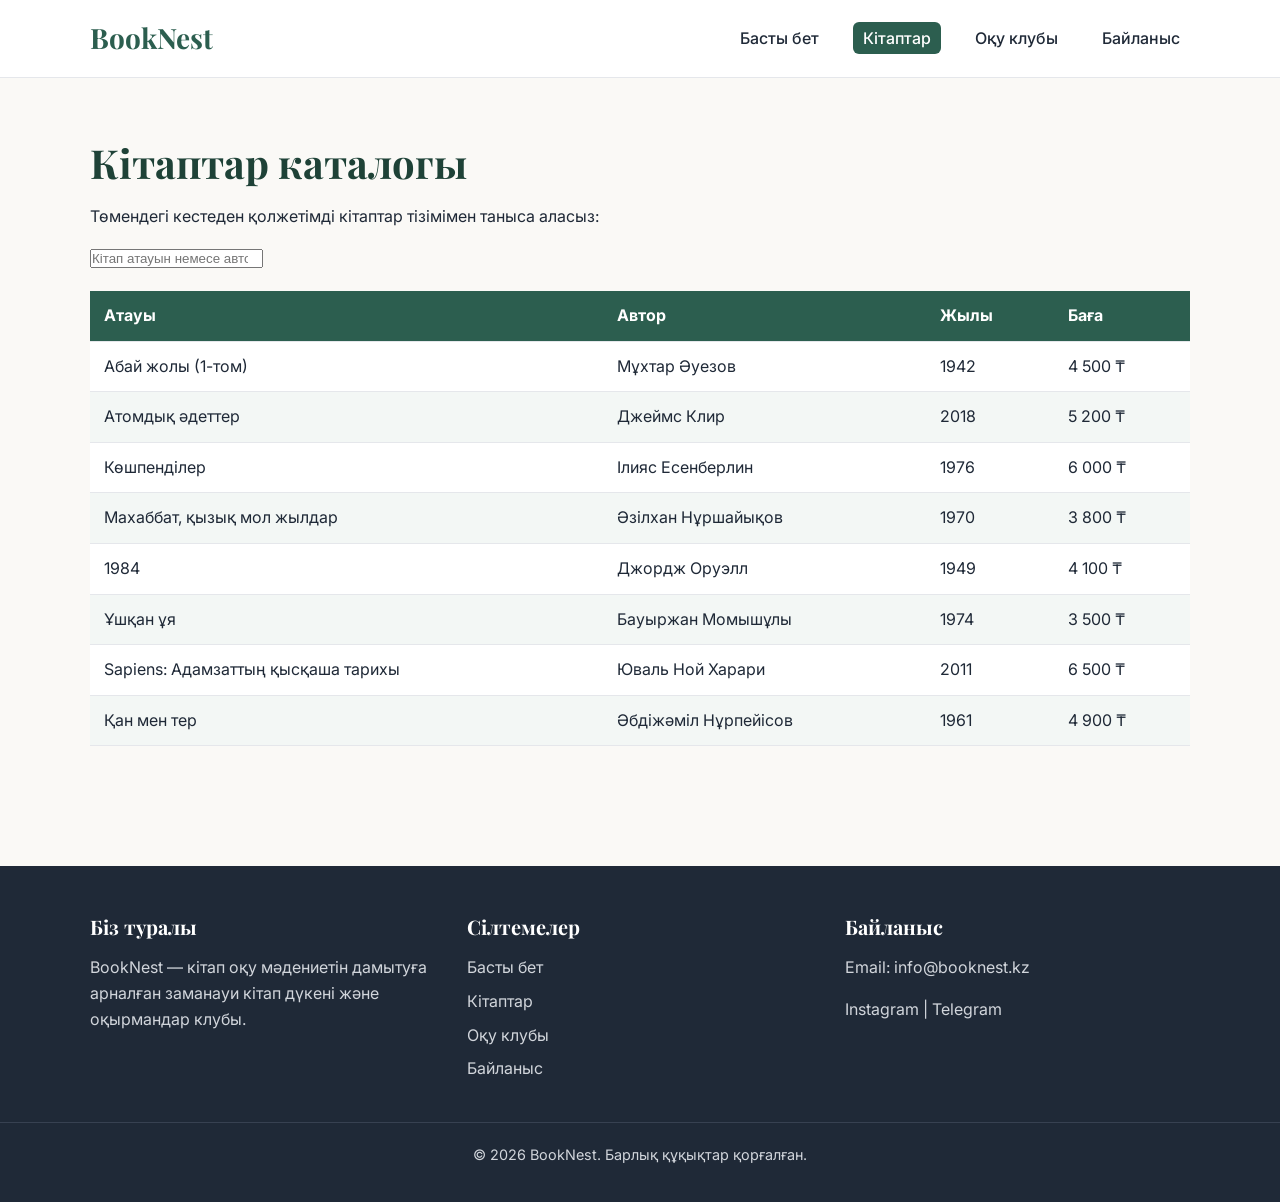
==== books.html @ 8fa3be6c "2-кезең: js/main.js қосылды және кітаптарды іздеу/сүзгілеу жасалды" ====
<!DOCTYPE html>
<html lang="kk">
<head>
  <meta charset="UTF-8">
  <meta name="viewport" content="width=device-width, initial-scale=1.0">
  <title>Кітаптар каталогы — BookNest</title>
  <meta name="description" content="BookNest дүкеніндегі барлық кітаптар тізімі, авторлары, шыққан жылы және бағалары.">
  <link rel="preconnect" href="https://fonts.googleapis.com">
  <link rel="preconnect" href="https://fonts.gstatic.com" crossorigin>
  <link href="https://fonts.googleapis.com/css2?family=Inter:wght@400;500;600&family=Playfair+Display:wght@700&display=swap" rel="stylesheet">
  <link rel="stylesheet" href="css/style.css">
</head>
<body>
  <header class="site-header">
    <div class="container header-inner">
      <a href="index.html" class="logo">BookNest</a>
      <nav aria-label="Негізгі навигация">
        <ul class="nav-list">
          <li><a href="index.html">Басты бет</a></li>
          <li><a href="books.html" aria-current="page">Кітаптар</a></li>
          <li><a href="club.html">Оқу клубы</a></li>
          <li><a href="contact.html">Байланыс</a></li>
        </ul>
      </nav>
    </div>
  </header>

  <main class="section container">
    <h1>Кітаптар каталогы</h1>
    <p>Төмендегі кестеден қолжетімді кітаптар тізімімен таныса аласыз:</p>
    <input
  type="search"
  id="bookSearch"
  placeholder="Кітап атауын немесе авторын іздеңіз..."
  aria-label="Кітаптарды іздеу"
>

    <div class="table-wrapper">
      <table class="books-table">
        <thead>
          <tr>
            <th>Атауы</th>
            <th>Автор</th>
            <th>Жылы</th>
            <th>Баға</th>
          </tr>
        </thead>
        <tbody>
          <tr>
            <td>Абай жолы (1-том)</td>
            <td>Мұхтар Әуезов</td>
            <td>1942</td>
            <td>4 500 ₸</td>
          </tr>
          <tr>
            <td>Атомдық әдеттер</td>
            <td>Джеймс Клир</td>
            <td>2018</td>
            <td>5 200 ₸</td>
          </tr>
          <tr>
            <td>Көшпенділер</td>
            <td>Ілияс Есенберлин</td>
            <td>1976</td>
            <td>6 000 ₸</td>
          </tr>
          <tr>
            <td>Махаббат, қызық мол жылдар</td>
            <td>Әзілхан Нұршайықов</td>
            <td>1970</td>
            <td>3 800 ₸</td>
          </tr>
          <tr>
            <td>1984</td>
            <td>Джордж Оруэлл</td>
            <td>1949</td>
            <td>4 100 ₸</td>
          </tr>
          <tr>
            <td>Ұшқан ұя</td>
            <td>Бауыржан Момышұлы</td>
            <td>1974</td>
            <td>3 500 ₸</td>
          </tr>
          <tr>
            <td>Sapiens: Адамзаттың қысқаша тарихы</td>
            <td>Юваль Ной Харари</td>
            <td>2011</td>
            <td>6 500 ₸</td>
          </tr>
          <tr>
            <td>Қан мен тер</td>
            <td>Әбдіжәміл Нұрпейісов</td>
            <td>1961</td>
            <td>4 900 ₸</td>
          </tr>
        </tbody>
      </table>
    </div>
  </main>

  <footer class="site-footer">
    <div class="container footer-grid">
      <div>
        <h3>Біз туралы</h3>
        <p>BookNest — кітап оқу мәдениетін дамытуға арналған заманауи кітап дүкені және оқырмандар клубы.</p>
      </div>
      <div>
        <h3>Сілтемелер</h3>
        <ul>
          <li><a href="index.html">Басты бет</a></li>
          <li><a href="books.html">Кітаптар</a></li>
          <li><a href="club.html">Оқу клубы</a></li>
          <li><a href="contact.html">Байланыс</a></li>
        </ul>
      </div>
      <div>
        <h3>Байланыс</h3>
        <p>Email: info@booknest.kz</p>
        <div class="socials">
          <a href="https://instagram.com" target="_blank" rel="noopener">Instagram</a> |
          <a href="https://t.me" target="_blank" rel="noopener">Telegram</a>
        </div>
      </div>
    </div>
    <div class="footer-bottom">
      <p>© 2026 BookNest. Барлық құқықтар қорғалған.</p>
    </div>
  </footer>
</body>
</html>
---- css/style.css ----
/* 15-тапсырма: CSS Reset */
*, *::before, *::after {
  box-sizing: border-box;
  margin: 0;
  padding: 0;
}

/* 16-тапсырма: :root айнымалылары және қаріптер */
:root {
  --primary: #2c5e4f;
  --primary-dark: #1e4237;
  --accent: #d97706;
  --bg-body: #faf9f6;
  --bg-surface: #ffffff;
  --text-main: #1f2937;
  --text-muted: #6b7280;
  --border-color: #e5e7eb;
  --font-heading: 'Playfair Display', Georgia, serif;
  --font-body: 'Inter', sans-serif;
}

/* 17-тапсырма: Типография */
body {
  font-family: var(--font-body);
  font-size: 16px;
  line-height: 1.6;
  color: var(--text-main);
  background-color: var(--bg-body);
}

h1, h2, h3 {
  font-family: var(--font-heading);
  font-weight: 700;
  line-height: 1.25;
  margin-bottom: 1rem;
  color: var(--primary-dark);
}

h1 { font-size: 2.5rem; }
h2 { font-size: 2rem; }
h3 { font-size: 1.25rem; }
p { margin-bottom: 1rem; }

.container {
  max-width: 1140px;
  margin: 0 auto;
  padding: 0 20px;
}

.section {
  padding: 60px 20px;
}

/* 18, 26-тапсырмалар: Sticky Header және Nav */
.site-header {
  position: sticky;
  top: 0;
  z-index: 100;
  background-color: var(--bg-surface);
  border-bottom: 1px solid var(--border-color);
  padding: 16px 0;
}

.header-inner {
  display: flex;
  justify-content: space-between;
  align-items: center;
}

.logo {
  font-family: var(--font-heading);
  font-size: 1.75rem;
  font-weight: 700;
  color: var(--primary);
  text-decoration: none;
}

.nav-list {
  list-style: none;
  display: flex;
  gap: 24px;
}

.nav-list a {
  text-decoration: none;
  color: var(--text-main);
  font-weight: 500;
  padding: 6px 10px;
  border-radius: 6px;
  transition: color 0.2s, background-color 0.2s;
}

.nav-list a:hover {
  color: var(--primary);
  background-color: #eef5f2;
}

.nav-list a[aria-current="page"] {
  color: #ffffff;
  background-color: var(--primary);
}

/* 19-тапсырма: Hero бөлімі */
.hero {
  background-image: linear-gradient(rgba(17, 24, 39, 0.7), rgba(17, 24, 39, 0.7)), url('../images/hero-bg.jpg');
  background-size: cover;
  background-position: center;
  color: #ffffff;
  text-align: center;
  padding: 100px 20px;
}

.hero h1 {
  color: #ffffff;
  max-width: 700px;
  margin: 0 auto 1rem;
}

.hero p {
  max-width: 600px;
  margin: 0 auto 2rem;
  font-size: 1.125rem;
  color: #e5e7eb;
}

/* 20-тапсырма: Батырмалар */
.btn {
  display: inline-block;
  padding: 12px 24px;
  background-color: var(--accent);
  color: #ffffff;
  text-decoration: none;
  font-weight: 600;
  border-radius: 8px;
  border: 2px solid var(--accent);
  cursor: pointer;
  transition: background-color 0.2s, transform 0.2s;
}

.btn:hover {
  background-color: #b45309;
  border-color: #b45309;
}

.btn-outline {
  background-color: transparent;
  color: var(--primary);
  border-color: var(--primary);
}

.btn-outline:hover {
  background-color: var(--primary);
  color: #ffffff;
}

/* 21, 22-тапсырмалар: Карточкалар және Flex-wrap */
.cards-container {
  display: flex;
  flex-wrap: wrap;
  gap: 24px;
  margin-top: 24px;
}

.card {
  background-color: var(--bg-surface);
  border-radius: 12px;
  padding: 20px;
  box-shadow: 0 4px 12px rgba(0, 0, 0, 0.06);
  flex: 1 1 280px;
  transition: transform 0.25s ease, box-shadow 0.25s ease;
}

.card:hover {
  transform: translateY(-6px);
  box-shadow: 0 10px 20px rgba(0, 0, 0, 0.12);
}

.card img {
  width: 100%;
  height: auto;
  border-radius: 8px;
  margin-bottom: 16px;
  display: block;
}

.card .author {
  color: var(--text-muted);
  font-size: 0.95rem;
  margin-bottom: 8px;
}

.card .price {
  font-weight: 700;
  font-size: 1.15rem;
  color: var(--primary);
  margin-bottom: 16px;
}

/* Неге біз және Клуб тізімдері */
.features-section {
  background-color: #eef5f2;
}

.features-list, .steps-list {
  margin-left: 20px;
  margin-bottom: 24px;
}

.features-list li, .steps-list li {
  margin-bottom: 10px;
}

.rules-list dt {
  font-weight: 700;
  color: var(--primary-dark);
  margin-top: 12px;
}

.rules-list dd {
  margin-left: 16px;
  color: var(--text-muted);
}

/* 23-тапсырма: Кесте стильдері */
.table-wrapper {
  overflow-x: auto;
  margin-top: 20px;
}

.books-table {
  width: 100%;
  border-collapse: collapse;
  background-color: var(--bg-surface);
  box-shadow: 0 2px 8px rgba(0, 0, 0, 0.05);
}

.books-table th, .books-table td {
  padding: 14px 16px;
  text-align: left;
  border-bottom: 1px solid var(--border-color);
}

.books-table thead {
  background-color: var(--primary);
  color: #ffffff;
}

.books-table tbody tr:nth-child(even) {
  background-color: #f3f7f5;
}

/* 24-тапсырма: Форма стильдері */
.contact-form {
  max-width: 600px;
  background-color: var(--bg-surface);
  padding: 30px;
  border-radius: 12px;
  box-shadow: 0 4px 12px rgba(0, 0, 0, 0.06);
}

.form-group {
  margin-bottom: 20px;
}

.form-group label {
  display: block;
  font-weight: 600;
  margin-bottom: 6px;
}

.form-group input,
.form-group select,
.form-group textarea {
  width: 100%;
  padding: 12px;
  border: 1px solid var(--border-color);
  border-radius: 8px;
  font-family: inherit;
  font-size: 1rem;
}

.form-group input:focus,
.form-group select:focus,
.form-group textarea:focus {
  outline: none;
  border-color: var(--primary);
  box-shadow: 0 0 0 3px rgba(44, 94, 79, 0.15);
}

.form-group input:user-invalid,
.form-group select:user-invalid,
.form-group textarea:user-invalid {
  border-color: #dc2626;
}

/* 25-тапсырма: 3 бағанды Footer */
.site-footer {
  background-color: #1f2937;
  color: #d1d5db;
  padding-top: 48px;
  margin-top: 60px;
}

.footer-grid {
  display: flex;
  flex-wrap: wrap;
  gap: 32px;
  padding-bottom: 32px;
}

.footer-grid > div {
  flex: 1 1 250px;
}

.site-footer h3 {
  color: #ffffff;
}

.site-footer ul {
  list-style: none;
}

.site-footer ul li {
  margin-bottom: 8px;
}

.site-footer a {
  color: #d1d5db;
  text-decoration: none;
}

.site-footer a:hover {
  color: #ffffff;
  text-decoration: underline;
}

.footer-bottom {
  border-top: 1px solid #374151;
  text-align: center;
  padding: 20px;
  font-size: 0.9rem;
}
/* 2-кезең: 31–35 тапсырмалар — Мобильді адаптивтілік */
@media (max-width: 768px) {
  .site-header .header-inner {
    flex-direction: column;
    align-items: flex-start;
    gap: 10px;
    padding: 12px 14px;
  }

  .site-header .nav-list {
    display: flex;
    flex-wrap: wrap;
    gap: 8px 10px;
    width: 100%;
    padding: 0;
    margin: 0;
    list-style: none;
  }

  .site-header .nav-list li {
    flex: 0 0 auto;
  }

  .site-header .nav-list a {
    display: inline-block;
    white-space: nowrap;
    font-size: 13px;
    padding: 6px 8px;
  }

  .hero {
    padding: 48px 16px;
  }

  .hero h1,
  h1 {
    font-size: 26px;
    line-height: 1.25;
  }
}
/* 2-кезең: Кесте (books-table) және бет құрылымының адаптивтілігі */
.table-wrapper {
  width: 100%;
  overflow-x: auto;
  -webkit-overflow-scrolling: touch;
}

.books-table {
  width: 100%;
  border-collapse: collapse;
}

.books-table th,
.books-table td {
  padding: 12px 14px;
  text-align: left;
}

@media (max-width: 768px) {
  .books-table th,
  .books-table td {
    padding: 10px 8px;
    font-size: 13px;
    white-space: nowrap;
  }
}
@media (max-width: 768px) {
  .cards-grid,
  .flex-row {
    display: grid;
    grid-template-columns: 1fr;
    gap: 16px;
  }
}
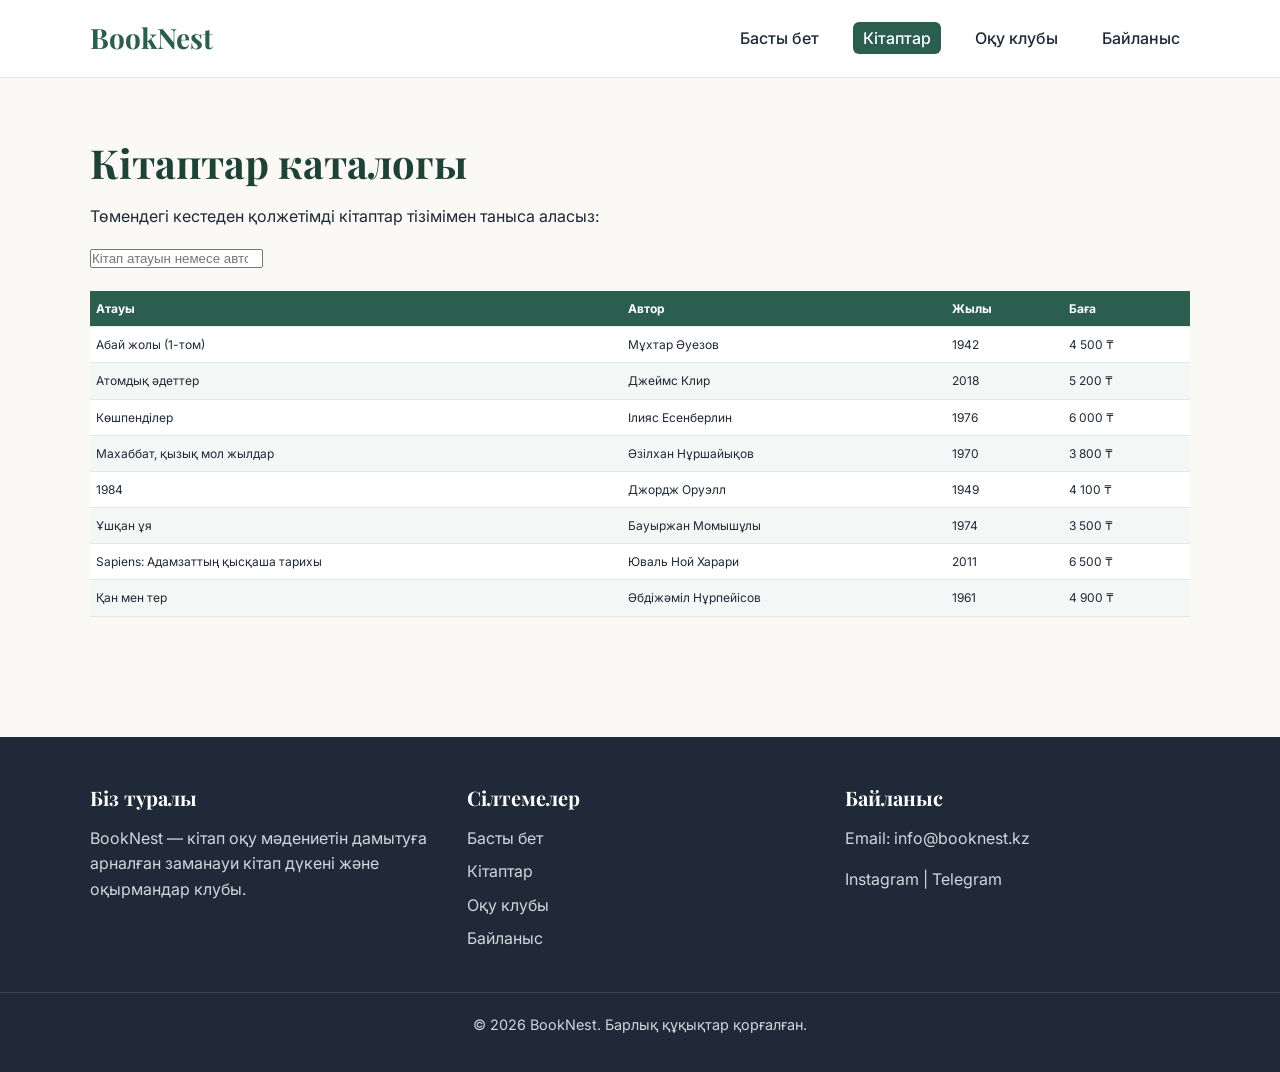
==== commit 716656f3: "2-кезең: формаға интерактивті жауап хабарламасын қосу" ====
--- a/books.html
+++ b/books.html
@@ -127,5 +127,6 @@
       <p>© 2026 BookNest. Барлық құқықтар қорғалған.</p>
     </div>
   </footer>
+  <script src="js/main.js"></script>
 </body>
 </html>
--- a/css/style.css
+++ b/css/style.css
@@ -388,14 +388,16 @@
 }
 
 .books-table {
+  min-width: 520px;
   width: 100%;
   border-collapse: collapse;
 }
 
 .books-table th,
 .books-table td {
-  padding: 12px 14px;
-  text-align: left;
+  padding: 8px 6px;
+  font-size: 12px;
+  white-space: nowrap;
 }
 
 @media (max-width: 768px) {
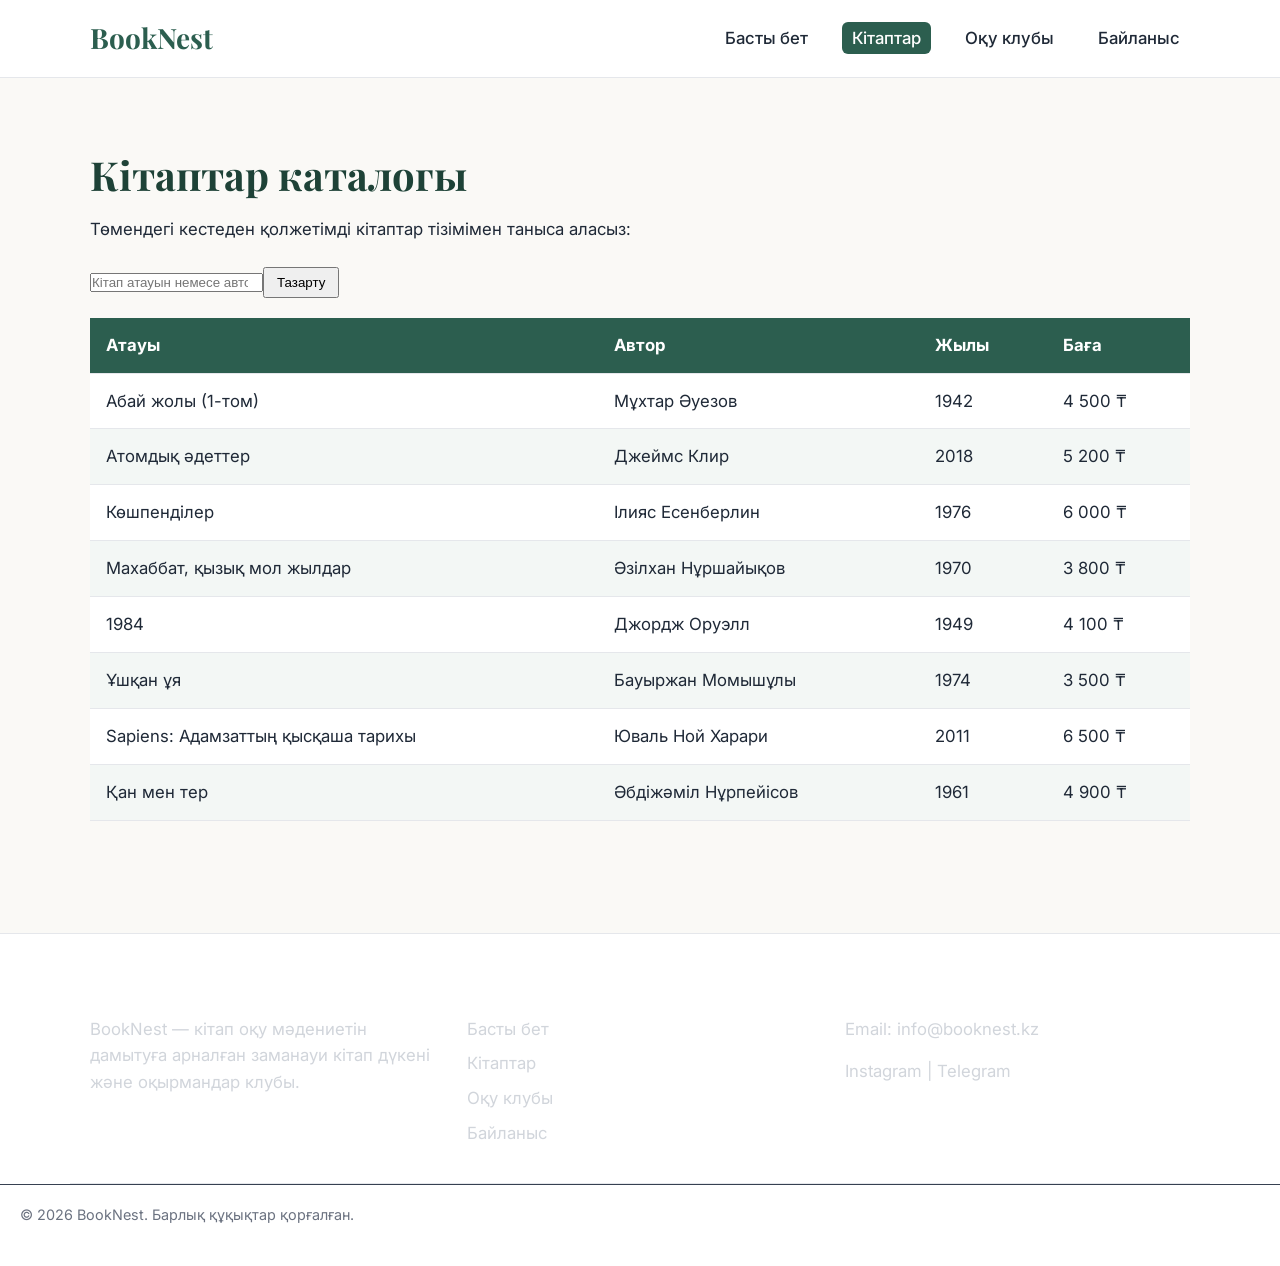
==== commit c79de1ed: "59-тапсырма: JS кодын data.js, ui.js, main.js файлдарына бөлу" ====
--- a/books.html
+++ b/books.html
@@ -128,5 +128,7 @@
     </div>
   </footer>
   <script src="js/main.js"></script>
+  <script src="js/data.js" defer></script>
+  <script src="js/ui.js" defer></script>
 </body>
 </html>
--- a/css/style.css
+++ b/css/style.css
@@ -18,11 +18,21 @@
   --font-heading: 'Playfair Display', Georgia, serif;
   --font-body: 'Inter', sans-serif;
 }
+.dark {
+  --primary: #4ade80;
+  --primary-dark: #86efac;
+  --accent: #f59e0b;
+  --bg-body: #111827;
+  --bg-surface: #1f2937;
+  --text-main: #f9fafb;
+  --text-muted: #9ca3af;
+  --border-color: #374151;
+}
 
 /* 17-тапсырма: Типография */
 body {
   font-family: var(--font-body);
-  font-size: 16px;
+  font-size: clamp(0.95rem, 0.25vw + 0.9rem, 1.05rem);
   line-height: 1.6;
   color: var(--text-main);
   background-color: var(--bg-body);
@@ -36,9 +46,9 @@
   color: var(--primary-dark);
 }
 
-h1 { font-size: 2.5rem; }
-h2 { font-size: 2rem; }
-h3 { font-size: 1.25rem; }
+h1 { font-size: clamp(1.75rem, 2.5vw + 1.1rem, 2.5rem); }
+h2 { font-size: clamp(1.4rem, 1.8vw + 1rem, 2rem); }
+h3 { font-size: clamp(1.1rem, 0.8vw + 0.9rem, 1.3rem); }
 p { margin-bottom: 1rem; }
 
 .container {
@@ -68,11 +78,49 @@
 }
 
 .logo {
+  display: inline-flex;
+  align-items: center;
+  gap: 10px;
   font-family: var(--font-heading);
   font-size: 1.75rem;
   font-weight: 700;
   color: var(--primary);
   text-decoration: none;
+}
+
+.logo img {
+  width: 32px;
+  height: 32px;
+  object-fit: contain;
+  display: block;
+}
+
+.burger-btn {
+  display: inline-flex;
+  flex-direction: column;
+  justify-content: center;
+  gap: 5px;
+  width: 40px;
+  height: 40px;
+  padding: 8px;
+  background-color: transparent;
+  border: 1px solid var(--border-color);
+  border-radius: 8px;
+  cursor: pointer;
+}
+
+.burger-btn span {
+  display: block;
+  width: 100%;
+  height: 2px;
+  background-color: var(--primary-dark);
+  border-radius: 2px;
+}
+
+.nav-list {
+  display: none;
+  list-style: none;
+  gap: 24px;
 }
 
 .nav-list {
@@ -155,10 +203,9 @@
 
 /* 21, 22-тапсырмалар: Карточкалар және Flex-wrap */
 .cards-container {
-  display: flex;
-  flex-wrap: wrap;
+  display: grid;
+  grid-template-columns: repeat(auto-fit, minmax(220px, 1fr));
   gap: 24px;
-  margin-top: 24px;
 }
 
 .card {
@@ -166,7 +213,6 @@
   border-radius: 12px;
   padding: 20px;
   box-shadow: 0 4px 12px rgba(0, 0, 0, 0.06);
-  flex: 1 1 280px;
   transition: transform 0.25s ease, box-shadow 0.25s ease;
 }
 
@@ -340,79 +386,528 @@
   padding: 20px;
   font-size: 0.9rem;
 }
-/* 2-кезең: 31–35 тапсырмалар — Мобильді адаптивтілік */
+/* 33-тапсырма: Mobile-first медиа-сұраулар */
+@media (min-width: 600px) {
+  .header-inner {
+    flex-direction: row;
+    justify-content: space-between;
+    align-items: center;
+  }
+
+  .hero {
+    padding: 80px 20px;
+  }
+
+  h1 {
+    font-size: 2.1rem;
+  }
+}
+
+@media (min-width: 900px) {
+  .hero {
+    padding: 100px 20px;
+  }
+
+  h1 {
+    font-size: 2.5rem;
+  }
+  .burger-btn {
+    display: none;
+  }
+
+  .nav-list {
+    display: flex;
+    align-items: center;
+  }
+}
+
+@media (min-width: 1200px) {
+  .section {
+    padding: 72px 20px;
+  }
+}
+/* 37-тапсырма: Анимациялар және hover эффекттері */
+@keyframes fadeUp {
+  from {
+    opacity: 0;
+    transform: translateY(16px);
+  }
+  to {
+    opacity: 1;
+    transform: translateY(0);
+  }
+}
+
+.hero h1 {
+  animation: fadeUp 0.7s ease-out both;
+}
+
+.btn,
+.btn-outline {
+  transition: background-color 0.25s ease, border-color 0.25s ease, color 0.25s ease, transform 0.25s ease;
+}
+
+.btn:hover {
+  transform: translateY(-2px);
+}
+
+.card {
+  transition: transform 0.25s ease, box-shadow 0.25s ease;
+}
+
+.card:hover {
+  transform: translateY(-6px);
+  box-shadow: 0 12px 24px rgba(0, 0, 0, 0.14);
+}
+/* 38-тапсырма: Қолдау және қолжетімділік бөлімі */
+.support-section {
+  background-color: var(--bg-surface);
+  border-top: 1px solid var(--border-color);
+  border-bottom: 1px solid var(--border-color);
+}
+
+.section-lead {
+  color: var(--text-muted);
+  margin-bottom: 24px;
+}
+
+.dark .support-section {
+  background-color: var(--bg-surface);
+}
+/* 39-тапсырма: Пікірлер бөлімі */
+.reviews-grid {
+  display: grid;
+  grid-template-columns: repeat(auto-fit, minmax(260px, 1fr));
+  gap: 24px;
+}
+
+.review-card {
+  background-color: var(--bg-surface);
+  border: 1px solid var(--border-color);
+  border-radius: 12px;
+  padding: 24px;
+  display: flex;
+  flex-direction: column;
+  justify-content: space-between;
+  gap: 16px;
+  transition: transform 0.25s ease, box-shadow 0.25s ease;
+}
+
+.review-card:hover {
+  transform: translateY(-4px);
+  box-shadow: 0 10px 22px rgba(0, 0, 0, 0.1);
+}
+
+.review-text {
+  color: var(--text-main);
+  font-style: italic;
+  margin-bottom: 0;
+}
+
+.review-author {
+  display: flex;
+  flex-direction: column;
+  gap: 2px;
+}
+
+.review-author strong {
+  color: var(--primary-dark);
+}
+
+.review-author span {
+  color: var(--text-muted);
+  font-size: 0.9rem;
+}
+/* 40-тапсырма: FAQ бөлімі */
+.faq-list {
+  display: flex;
+  flex-direction: column;
+  gap: 14px;
+}
+
+.faq-item {
+  background-color: var(--bg-surface);
+  border: 1px solid var(--border-color);
+  border-radius: 10px;
+  padding: 16px 20px;
+  transition: border-color 0.2s ease, box-shadow 0.2s ease;
+}
+
+.faq-item[open] {
+  border-color: var(--primary);
+  box-shadow: 0 8px 18px rgba(0, 0, 0, 0.08);
+}
+
+.faq-item summary {
+  font-weight: 600;
+  color: var(--primary-dark);
+  cursor: pointer;
+  list-style: none;
+}
+
+.faq-item summary::-webkit-details-marker {
+  display: none;
+}
+
+.faq-item p {
+  margin-top: 12px;
+  margin-bottom: 0;
+  color: var(--text-main);
+}
+/* 41-тапсырма: Жоғарыға көтерілу батырмасы */
+html {
+  scroll-behavior: smooth;
+}
+
+.scroll-top-btn {
+  position: fixed;
+  right: 20px;
+  bottom: 20px;
+  width: 44px;
+  height: 44px;
+  border-radius: 50%;
+  background-color: var(--primary);
+  color: #ffffff;
+  display: inline-flex;
+  align-items: center;
+  justify-content: center;
+  font-size: 1.25rem;
+  font-weight: 700;
+  text-decoration: none;
+  box-shadow: 0 6px 16px rgba(0, 0, 0, 0.18);
+  transition: transform 0.25s ease, background-color 0.25s ease, box-shadow 0.25s ease;
+  z-index: 900;
+}
+
+.scroll-top-btn:hover {
+  background-color: var(--primary-dark);
+  transform: translateY(-3px);
+  box-shadow: 0 10px 22px rgba(0, 0, 0, 0.24);
+}
+/* 42-тапсырма: Хабарлама баннері және модальды терезе стильдері */
+.notice-banner {
+  display: flex;
+  flex-wrap: wrap;
+  align-items: center;
+  justify-content: space-between;
+  gap: 20px;
+  background-color: var(--bg-surface);
+  border: 1px solid var(--border-color);
+  border-left: 5px solid var(--accent);
+  border-radius: 12px;
+  padding: 20px 24px;
+  box-shadow: 0 6px 18px rgba(0, 0, 0, 0.06);
+}
+
+.notice-content h2 {
+  margin-bottom: 6px;
+  font-size: clamp(1.15rem, 1.5vw, 1.4rem);
+}
+
+.notice-content p {
+  margin-bottom: 0;
+  color: var(--text-muted);
+}
+
+dialog.modal-box {
+  border: 1px solid var(--border-color);
+  border-radius: 14px;
+  padding: 24px;
+  max-width: 460px;
+  width: calc(100% - 32px);
+  background-color: var(--bg-surface);
+  color: var(--text-main);
+  box-shadow: 0 18px 40px rgba(0, 0, 0, 0.25);
+}
+
+dialog.modal-box::backdrop {
+  background: rgba(0, 0, 0, 0.55);
+  backdrop-filter: blur(2px);
+}
+/* 43-тапсырма: Санат чиптері және каталог үйлесімі */
+.category-bar {
+  display: flex;
+  flex-wrap: wrap;
+  gap: 10px;
+  margin-bottom: 24px;
+}
+
+.category-chip {
+  display: inline-flex;
+  align-items: center;
+  padding: 8px 16px;
+  border-radius: 999px;
+  border: 1px solid var(--border-color);
+  background-color: var(--bg-surface);
+  color: var(--text-main);
+  font-size: 0.92rem;
+  font-weight: 500;
+  transition: background-color 0.2s ease, color 0.2s ease, border-color 0.2s ease;
+}
+
+.category-chip.is-active,
+.category-chip:hover {
+  background-color: var(--primary);
+  border-color: var(--primary);
+  color: #ffffff;
+}
+/* 44-тапсырма: Статистика / көрсеткіштер торы */
+.stats-grid {
+  display: grid;
+  grid-template-columns: repeat(auto-fit, minmax(180px, 1fr));
+  gap: 20px;
+}
+
+.stat-box {
+  background-color: var(--bg-surface);
+  border: 1px solid var(--border-color);
+  border-radius: 12px;
+  padding: 22px 18px;
+  text-align: center;
+  transition: transform 0.25s ease, border-color 0.25s ease;
+}
+
+.stat-box:hover {
+  transform: translateY(-4px);
+  border-color: var(--primary);
+}
+
+.stat-number {
+  display: block;
+  font-size: clamp(1.5rem, 2.4vw, 2.1rem);
+  font-weight: 700;
+  color: var(--primary-dark);
+  line-height: 1.2;
+}
+
+.stat-label {
+  display: block;
+  margin-top: 6px;
+  color: var(--text-muted);
+  font-size: 0.92rem;
+}
+/* 45-тапсырма: CTA және жазылу формасы */
+.cta-box {
+  display: flex;
+  flex-wrap: wrap;
+  align-items: center;
+  justify-content: space-between;
+  gap: 24px;
+  background-color: var(--bg-surface);
+  border: 1px solid var(--border-color);
+  border-radius: 14px;
+  padding: 28px 24px;
+}
+
+.cta-text h2 {
+  margin-bottom: 8px;
+}
+
+.cta-text p {
+  margin-bottom: 0;
+  color: var(--text-muted);
+}
+
+.cta-form {
+  display: flex;
+  flex-wrap: wrap;
+  gap: 12px;
+  flex: 1 1 320px;
+  max-width: 460px;
+}
+
+.cta-form input[type="email"] {
+  flex: 1 1 200px;
+  padding: 11px 14px;
+  border-radius: 8px;
+  border: 1px solid var(--border-color);
+  background-color: var(--bg-body);
+  color: var(--text-main);
+  font-size: 0.95rem;
+}
+
+.cta-form input[type="email"]:focus {
+  outline: 2px solid var(--primary);
+  outline-offset: 1px;
+}
+
+.visually-hidden {
+  position: absolute;
+  width: 1px;
+  height: 1px;
+  margin: -1px;
+  padding: 0;
+  overflow: hidden;
+  clip: rect(0 0 0 0);
+  white-space: nowrap;
+  border: 0;
+}
+/* 46-тапсырма: Footer орналасуы мен стильдері */
+.site-footer {
+  background-color: var(--bg-surface);
+  border-top: 1px solid var(--border-color);
+  padding-top: 40px;
+  padding-bottom: 20px;
+  margin-top: 40px;
+}
+
+.footer-grid {
+  display: grid;
+  grid-template-columns: repeat(auto-fit, minmax(220px, 1fr));
+  gap: 28px;
+  padding-bottom: 28px;
+  border-bottom: 1px solid var(--border-color);
+}
+
+.footer-logo {
+  display: inline-block;
+  font-size: 1.35rem;
+  font-weight: 700;
+  color: var(--primary-dark);
+  text-decoration: none;
+  margin-bottom: 10px;
+}
+
+.footer-brand p,
+.footer-contact p {
+  color: var(--text-muted);
+  margin-bottom: 8px;
+}
+
+.footer-links h3,
+.footer-contact h3 {
+  font-size: 1.05rem;
+  margin-bottom: 12px;
+}
+
+.footer-links ul {
+  list-style: none;
+  padding: 0;
+  margin: 0;
+  display: flex;
+  flex-direction: column;
+  gap: 8px;
+}
+
+.footer-links a {
+  color: var(--text-main);
+  text-decoration: none;
+  transition: color 0.2s ease;
+}
+
+.footer-links a:hover {
+  color: var(--primary);
+}
+
+.footer-bottom {
+  padding-top: 18px;
+  text-align: center;
+  color: var(--text-muted);
+  font-size: 0.9rem;
+}
+
+.footer-bottom p {
+  margin-bottom: 0;
+}
+/* 47-тапсырма: Мобильді және планшет экрандарына бейімдеу */
 @media (max-width: 768px) {
-  .site-header .header-inner {
-    flex-direction: column;
-    align-items: flex-start;
-    gap: 10px;
-    padding: 12px 14px;
-  }
-
-  .site-header .nav-list {
-    display: flex;
-    flex-wrap: wrap;
-    gap: 8px 10px;
-    width: 100%;
-    padding: 0;
-    margin: 0;
-    list-style: none;
-  }
-
-  .site-header .nav-list li {
-    flex: 0 0 auto;
-  }
-
-  .site-header .nav-list a {
-    display: inline-block;
-    white-space: nowrap;
-    font-size: 13px;
-    padding: 6px 8px;
-  }
-
-  .hero {
-    padding: 48px 16px;
-  }
-
-  .hero h1,
-  h1 {
-    font-size: 26px;
-    line-height: 1.25;
-  }
-}
-/* 2-кезең: Кесте (books-table) және бет құрылымының адаптивтілігі */
-.table-wrapper {
-  width: 100%;
-  overflow-x: auto;
-  -webkit-overflow-scrolling: touch;
-}
-
-.books-table {
-  min-width: 520px;
-  width: 100%;
-  border-collapse: collapse;
-}
-
-.books-table th,
-.books-table td {
-  padding: 8px 6px;
-  font-size: 12px;
-  white-space: nowrap;
+  .section {
+    padding: 36px 0;
+  }
+
+  .notice-banner,
+  .cta-box {
+    padding: 20px 16px;
+  }
+
+  .cta-form {
+    max-width: 100%;
+  }
+
+  .scroll-top-btn {
+    right: 14px;
+    bottom: 14px;
+    width: 40px;
+    height: 40px;
+    font-size: 1.1rem;
+  }
+}
+
+@media (max-width: 480px) {
+  .category-bar {
+    gap: 8px;
+  }
+
+  .category-chip {
+    padding: 6px 12px;
+    font-size: 0.85rem;
+  }
+
+  .footer-grid {
+    gap: 20px;
+  }
+}
+/* 48-тапсырма: Пернетақта фокусы және prefers-reduced-motion */
+a:focus-visible,
+button:focus-visible,
+summary:focus-visible,
+input:focus-visible {
+  outline: 2px solid var(--primary);
+  outline-offset: 2px;
+  border-radius: 4px;
+}
+
+@media (prefers-reduced-motion: reduce) {
+  html {
+    scroll-behavior: auto;
+  }
+
+  *,
+  *::before,
+  *::after {
+    animation-duration: 0.01ms !important;
+    animation-iteration-count: 1 !important;
+    transition-duration: 0.01ms !important;
+  }
+}
+/* Footer 3 бағанды тор және төменгі жолды реттеу */
+.site-footer .container {
+  max-width: 1140px;
+  margin: 0 auto;
+  padding: 0 20px;
+}
+
+.site-footer .footer-grid {
+  display: grid;
+  grid-template-columns: repeat(3, minmax(0, 1fr));
+  gap: 32px;
+  align-items: start;
+  padding-bottom: 28px;
+  border-bottom: 1px solid var(--border-color);
+}
+
+.site-footer .footer-grid > div {
+  min-width: 0;
+}
+
+.site-footer .footer-bottom {
+  display: flex;
+  flex-wrap: wrap;
+  justify-content: space-between;
+  align-items: center;
+  gap: 12px;
+  padding-top: 18px;
+  text-align: left;
 }
 
 @media (max-width: 768px) {
-  .books-table th,
-  .books-table td {
-    padding: 10px 8px;
-    font-size: 13px;
-    white-space: nowrap;
-  }
-}
-@media (max-width: 768px) {
-  .cards-grid,
-  .flex-row {
-    display: grid;
+  .site-footer .footer-grid {
     grid-template-columns: 1fr;
-    gap: 16px;
+    gap: 24px;
+  }
+
+  .site-footer .footer-bottom {
+    justify-content: center;
+    text-align: center;
   }
 }
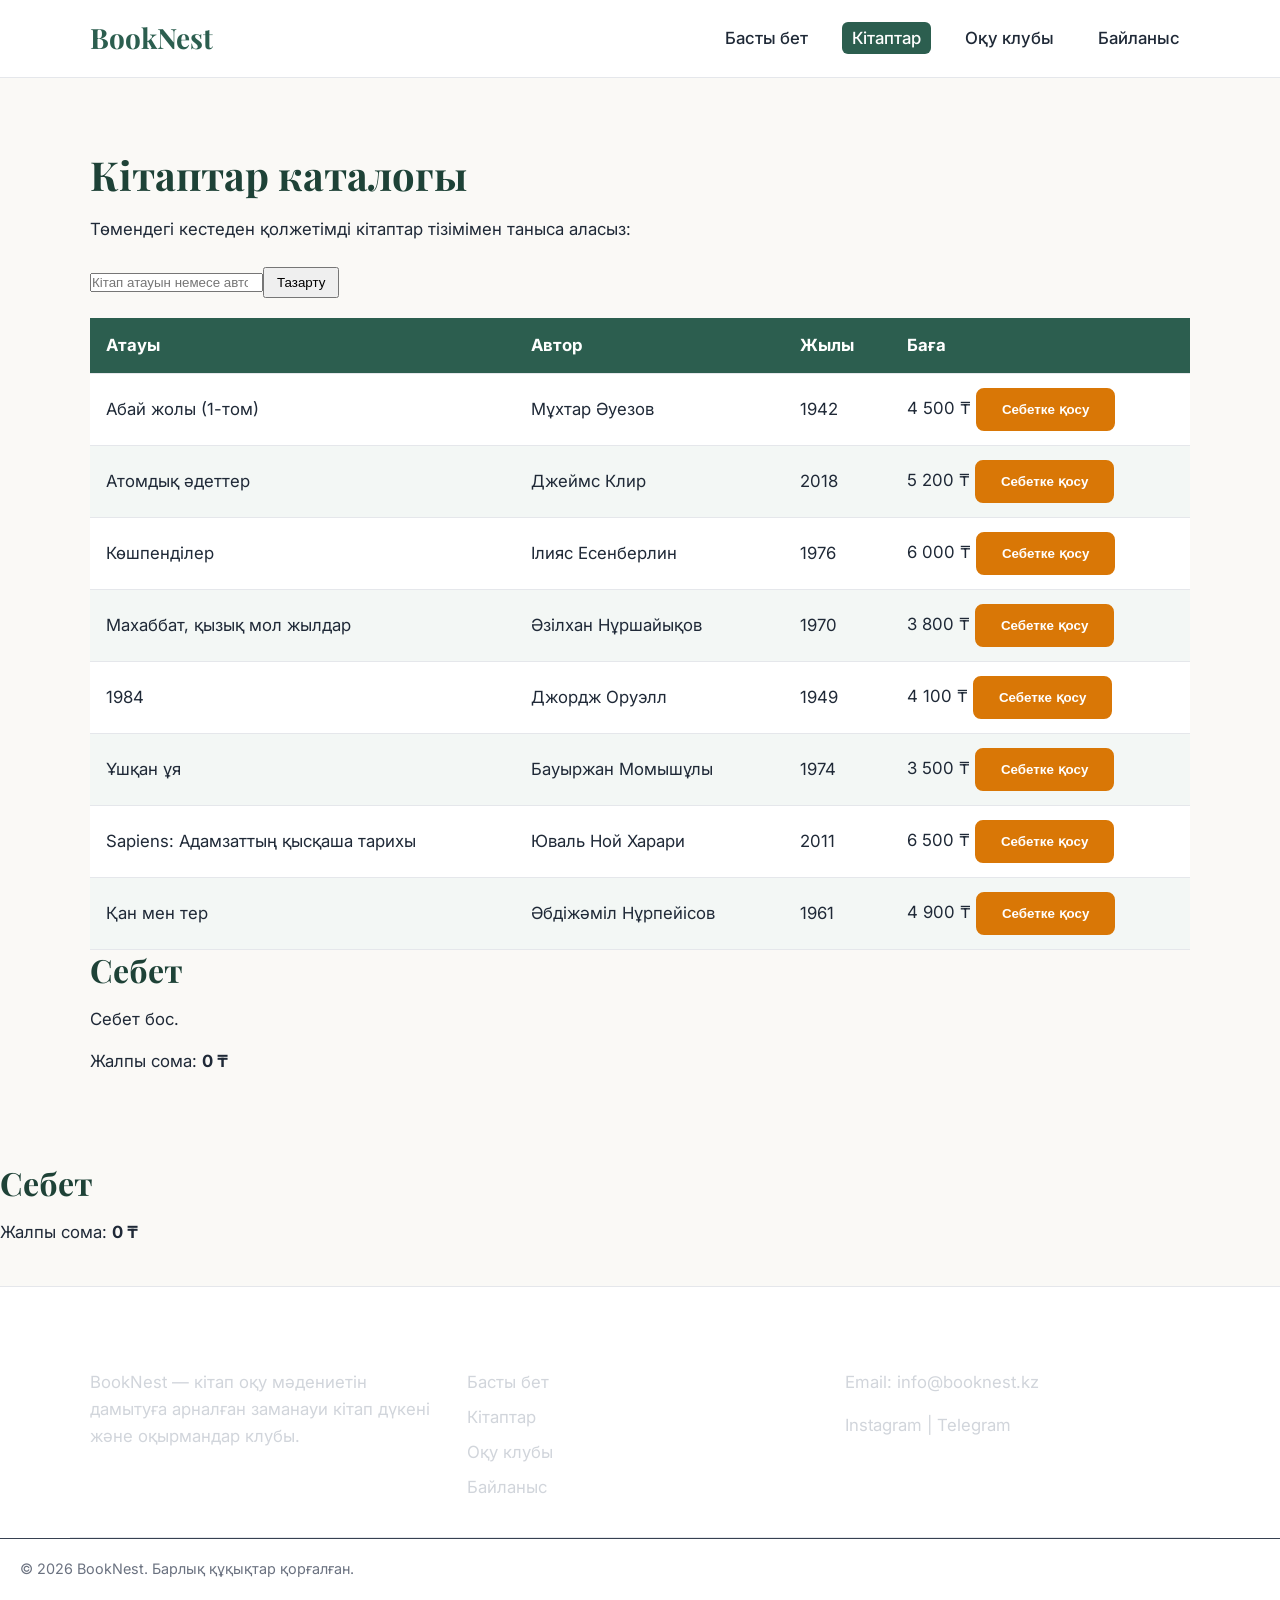
==== commit 2abec018: "61-тапсырма: себет бөлімі мен қосу логикасы" ====
--- a/books.html
+++ b/books.html
@@ -50,52 +50,81 @@
             <td>Абай жолы (1-том)</td>
             <td>Мұхтар Әуезов</td>
             <td>1942</td>
-            <td>4 500 ₸</td>
+            <td>4 500 ₸
+                <button type="button" class="btn" data-add-to-cart="1">Себетке қосу</button>
+            </td>
+
           </tr>
           <tr>
             <td>Атомдық әдеттер</td>
             <td>Джеймс Клир</td>
             <td>2018</td>
-            <td>5 200 ₸</td>
+            <td>5 200 ₸
+                <button type="button" class="btn" data-add-to-cart="1">Себетке қосу</button>
+            </td>
           </tr>
           <tr>
             <td>Көшпенділер</td>
             <td>Ілияс Есенберлин</td>
             <td>1976</td>
-            <td>6 000 ₸</td>
+            <td>6 000 ₸
+                <button type="button" class="btn" data-add-to-cart="1">Себетке қосу</button>
+            </td>
           </tr>
           <tr>
             <td>Махаббат, қызық мол жылдар</td>
             <td>Әзілхан Нұршайықов</td>
             <td>1970</td>
-            <td>3 800 ₸</td>
+            <td>3 800 ₸
+                <button type="button" class="btn" data-add-to-cart="1">Себетке қосу</button>
+            </td>
           </tr>
           <tr>
             <td>1984</td>
             <td>Джордж Оруэлл</td>
             <td>1949</td>
-            <td>4 100 ₸</td>
+            <td>4 100 ₸
+                <button type="button" class="btn" data-add-to-cart="1">Себетке қосу</button>
+            </td>
           </tr>
           <tr>
             <td>Ұшқан ұя</td>
             <td>Бауыржан Момышұлы</td>
             <td>1974</td>
-            <td>3 500 ₸</td>
+            <td>3 500 ₸
+                <button type="button" class="btn" data-add-to-cart="1">Себетке қосу</button>
+            </td>
           </tr>
           <tr>
             <td>Sapiens: Адамзаттың қысқаша тарихы</td>
             <td>Юваль Ной Харари</td>
             <td>2011</td>
-            <td>6 500 ₸</td>
+            <td>6 500 ₸
+                <button type="button" class="btn" data-add-to-cart="1">Себетке қосу</button>
+            </td>
           </tr>
           <tr>
             <td>Қан мен тер</td>
             <td>Әбдіжәміл Нұрпейісов</td>
             <td>1961</td>
-            <td>4 900 ₸</td>
+            <td>4 900 ₸
+                <button type="button" class="btn" data-add-to-cart="1">Себетке қосу</button>
+            </td>
           </tr>
         </tbody>
       </table>
+    </div>
+    <section id="cart-section" class="cart-box">
+  <h2>Себет</h2>
+  <div id="cartItems"></div>
+  <p class="cart-total-row">Жалпы сома: <strong id="cartTotal">0 ₸</strong></p>
+</section>
+</main>
+      <section id="cart-section" class="cart-box">
+  <h2>Себет</h2>
+  <div id="cartItems"></div>
+  <p class="cart-total-row">Жалпы сома: <strong id="cartTotal">0 ₸</strong></p>
+</section>
     </div>
   </main>
 
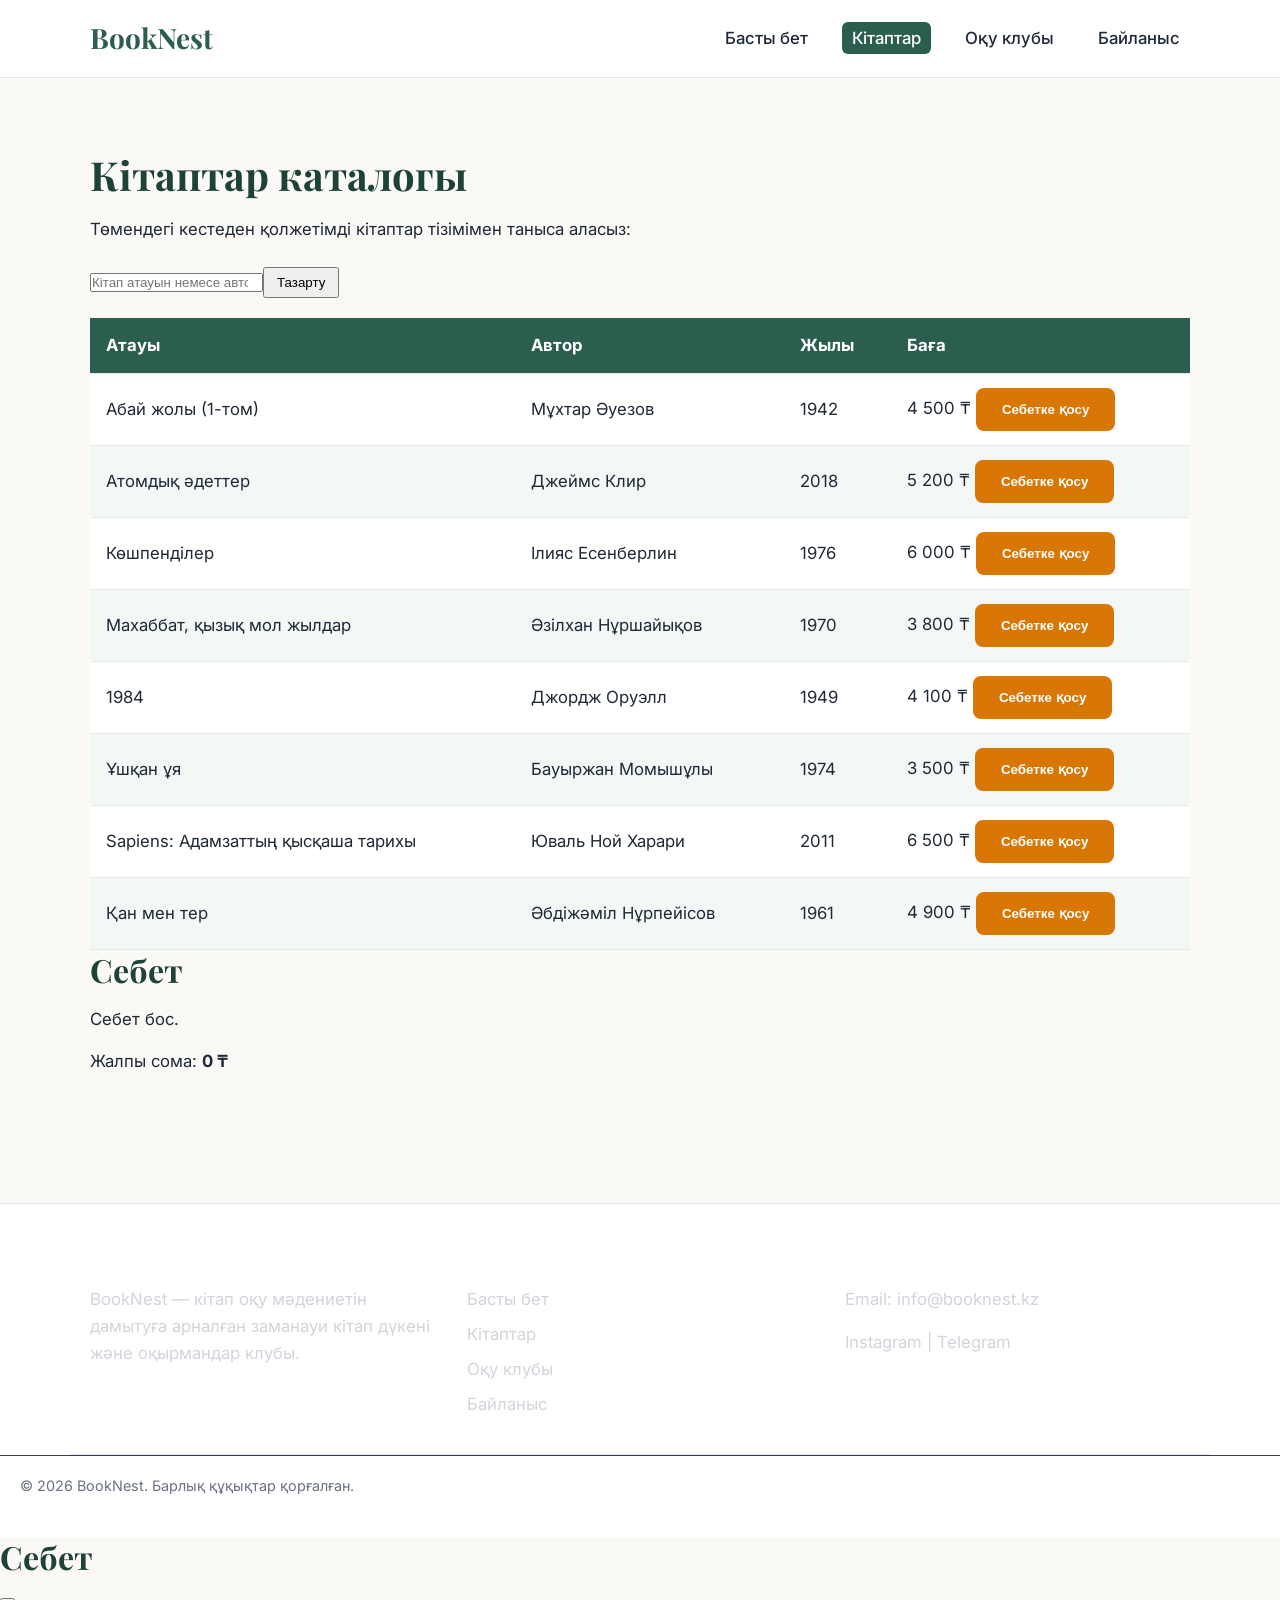
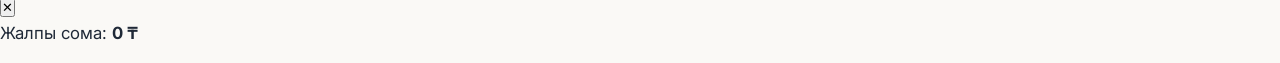
==== commit 851ff815: "63-тапсырма: себет панелі (drawer) және бейдж" ====
--- a/books.html
+++ b/books.html
@@ -114,19 +114,12 @@
         </tbody>
       </table>
     </div>
-    <section id="cart-section" class="cart-box">
-  <h2>Себет</h2>
-  <div id="cartItems"></div>
-  <p class="cart-total-row">Жалпы сома: <strong id="cartTotal">0 ₸</strong></p>
-</section>
+    <section id="cartSection" class="contact-card">
+    <h2>Себет</h2>
+    <div id="cartItems"></div>
+    <p class="price-tag">Жалпы сома: <strong id="cartTotal">0 ₸</strong></p>
+  </section>
 </main>
-      <section id="cart-section" class="cart-box">
-  <h2>Себет</h2>
-  <div id="cartItems"></div>
-  <p class="cart-total-row">Жалпы сома: <strong id="cartTotal">0 ₸</strong></p>
-</section>
-    </div>
-  </main>
 
   <footer class="site-footer">
     <div class="container footer-grid">
@@ -159,5 +152,19 @@
   <script src="js/main.js"></script>
   <script src="js/data.js" defer></script>
   <script src="js/ui.js" defer></script>
+  <div id="cartBackdrop" class="cart-backdrop" hidden></div>
+
+  <aside id="cartDrawer" class="cart-drawer" aria-label="Себет панелі" aria-hidden="true">
+    <div class="cart-drawer-header">
+      <h2>Себет</h2>
+      <button type="button" id="cartCloseBtn" class="modal-close" aria-label="Себетті жабу">✕</button>
+    </div>
+
+    <div id="cartDrawerItems"></div>
+
+    <div class="cart-drawer-footer">
+      <p class="price-tag">Жалпы сома: <strong id="cartDrawerTotal">0 ₸</strong></p>
+    </div>
+  </aside>
 </body>
 </html>
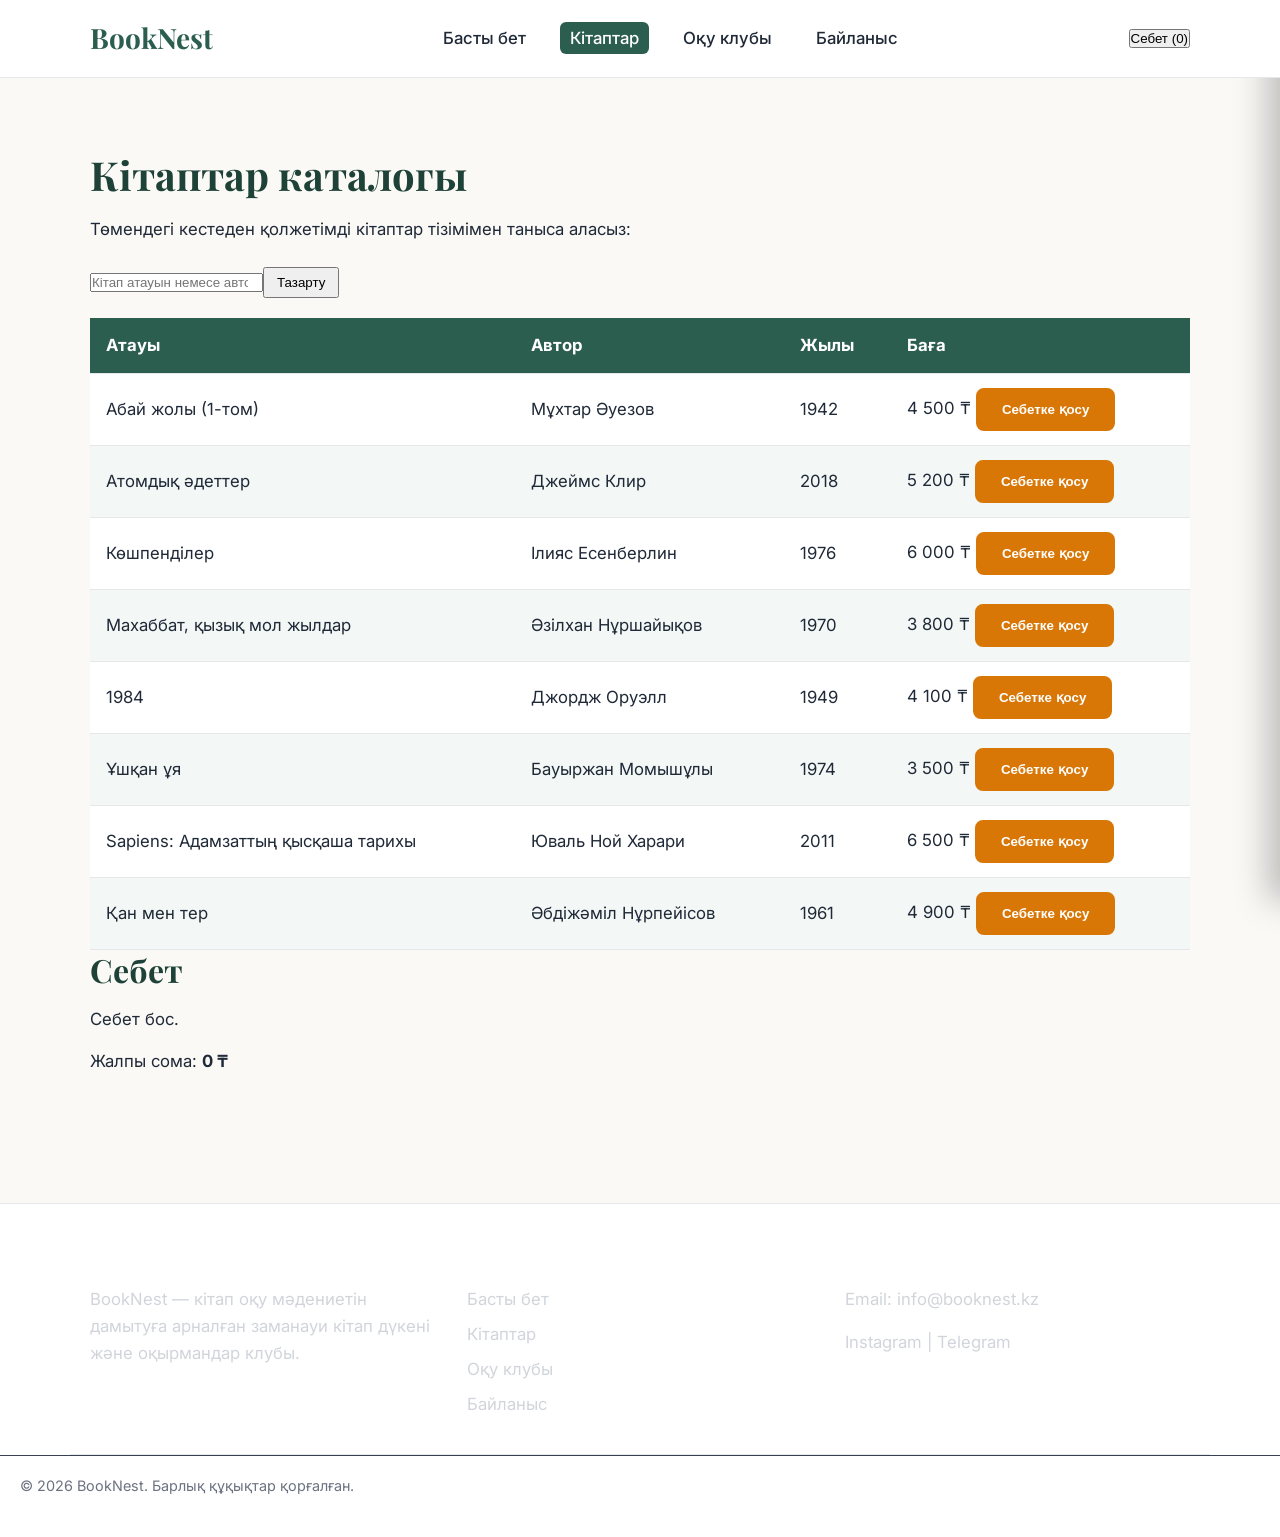
==== commit 414ccb49: "63-тапсырма: себет панелі (drawer) батырмасы мен стилі" ====
--- a/books.html
+++ b/books.html
@@ -22,6 +22,9 @@
           <li><a href="contact.html">Байланыс</a></li>
         </ul>
       </nav>
+      <button type="button" class="theme-toggle" id="cartToggleBtn" aria-expanded="false">
+  Себет (<span id="cartBadgeCount">0</span>)
+</button>
     </div>
   </header>
 
--- a/css/style.css
+++ b/css/style.css
@@ -910,4 +910,53 @@
     justify-content: center;
     text-align: center;
   }
+}
+.cart-backdrop {
+  position: fixed;
+  inset: 0;
+  z-index: 60;
+  background: rgba(0, 0, 0, 0.55);
+}
+
+.cart-backdrop[hidden] {
+  display: none;
+}
+
+.cart-drawer {
+  position: fixed;
+  top: 0;
+  right: 0;
+  z-index: 70;
+  width: 100%;
+  max-width: 390px;
+  height: 100vh;
+  padding: 20px;
+  display: flex;
+  flex-direction: column;
+  justify-content: space-between;
+  gap: 16px;
+  overflow-y: auto;
+  background: #ffffff;
+  color: #191421;
+  border-left: 2px solid #d97706;
+  box-shadow: -12px 0 32px rgba(0, 0, 0, 0.25);
+  transform: translateX(100%);
+  transition: transform 0.25s ease;
+}
+
+.cart-drawer.open {
+  transform: translateX(0);
+}
+
+.cart-drawer-header {
+  display: flex;
+  align-items: center;
+  justify-content: space-between;
+  border-bottom: 1px solid rgba(0, 0, 0, 0.12);
+  padding-bottom: 12px;
+}
+
+.cart-drawer-footer {
+  border-top: 1px solid rgba(0, 0, 0, 0.12);
+  padding-top: 14px;
 }
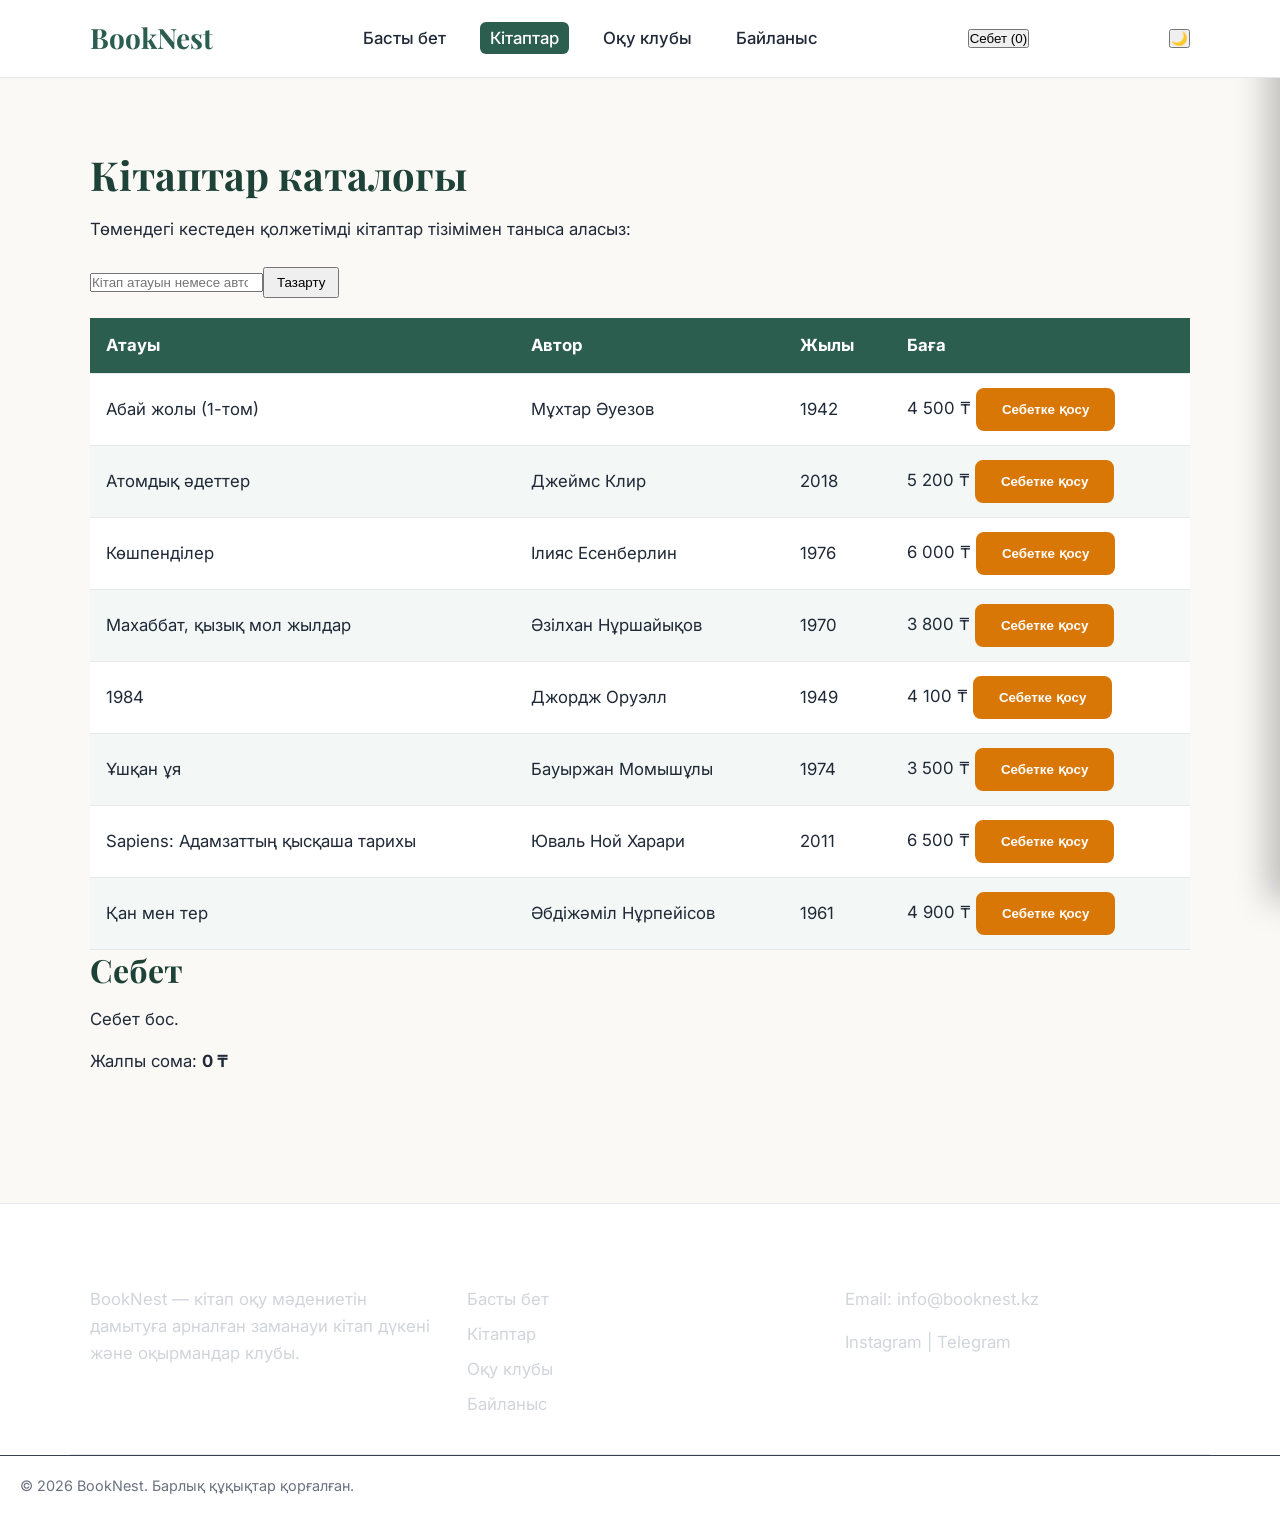
==== commit 87bf2e21: "Add cart drawer and scripts to all pages" ====
--- a/books.html
+++ b/books.html
@@ -22,9 +22,8 @@
           <li><a href="contact.html">Байланыс</a></li>
         </ul>
       </nav>
-      <button type="button" class="theme-toggle" id="cartToggleBtn" aria-expanded="false">
-  Себет (<span id="cartBadgeCount">0</span>)
-</button>
+      <button type="button" class="cart-toggle" id="cartToggleBtn" aria-expanded="false">Себет (<span id="cartBadgeCount">0</span>)</button>
+<button type="button" id="themeToggleBtn" class="theme-toggle" aria-label="Тақырыпты ауыстыру">🌙</button>
     </div>
   </header>
 
@@ -152,9 +151,6 @@
       <p>© 2026 BookNest. Барлық құқықтар қорғалған.</p>
     </div>
   </footer>
-  <script src="js/main.js"></script>
-  <script src="js/data.js" defer></script>
-  <script src="js/ui.js" defer></script>
   <div id="cartBackdrop" class="cart-backdrop" hidden></div>
 
   <aside id="cartDrawer" class="cart-drawer" aria-label="Себет панелі" aria-hidden="true">
@@ -169,5 +165,9 @@
       <p class="price-tag">Жалпы сома: <strong id="cartDrawerTotal">0 ₸</strong></p>
     </div>
   </aside>
+
+  <script src="js/data.js" defer></script>
+  <script src="js/ui.js" defer></script>
+  <script src="js/main.js" defer></script>
 </body>
 </html>
--- a/css/style.css
+++ b/css/style.css
@@ -959,4 +959,49 @@
 .cart-drawer-footer {
   border-top: 1px solid rgba(0, 0, 0, 0.12);
   padding-top: 14px;
+}
+body.dark-theme {
+  background-color: #090d16;
+  color: #e2e8f0;
+}
+
+body.dark-theme .site-header,
+body.dark-theme .site-footer,
+body.dark-theme .cart-drawer {
+  background-color: #0d1526;
+  color: #e2e8f0;
+  border-color: #1e293b;
+}
+
+body.dark-theme section,
+body.dark-theme .book-card,
+body.dark-theme .card,
+body.dark-theme .feature-card,
+body.dark-theme .category-chip,
+body.dark-theme table,
+body.dark-theme th,
+body.dark-theme td,
+body.dark-theme input,
+body.dark-theme textarea,
+body.dark-theme select {
+  background-color: #111c33;
+  color: #e2e8f0;
+  border-color: #1e3a5f;
+}
+
+body.dark-theme a {
+  color: #93c5fd;
+}
+
+body.dark-theme .btn,
+body.dark-theme button:not(.theme-toggle) {
+  background-color: #172554;
+  color: #eff6ff;
+  border-color: #2563eb;
+}
+
+body.dark-theme .theme-toggle {
+  background-color: #111c33;
+  color: #93c5fd;
+  border-color: #2563eb;
 }
